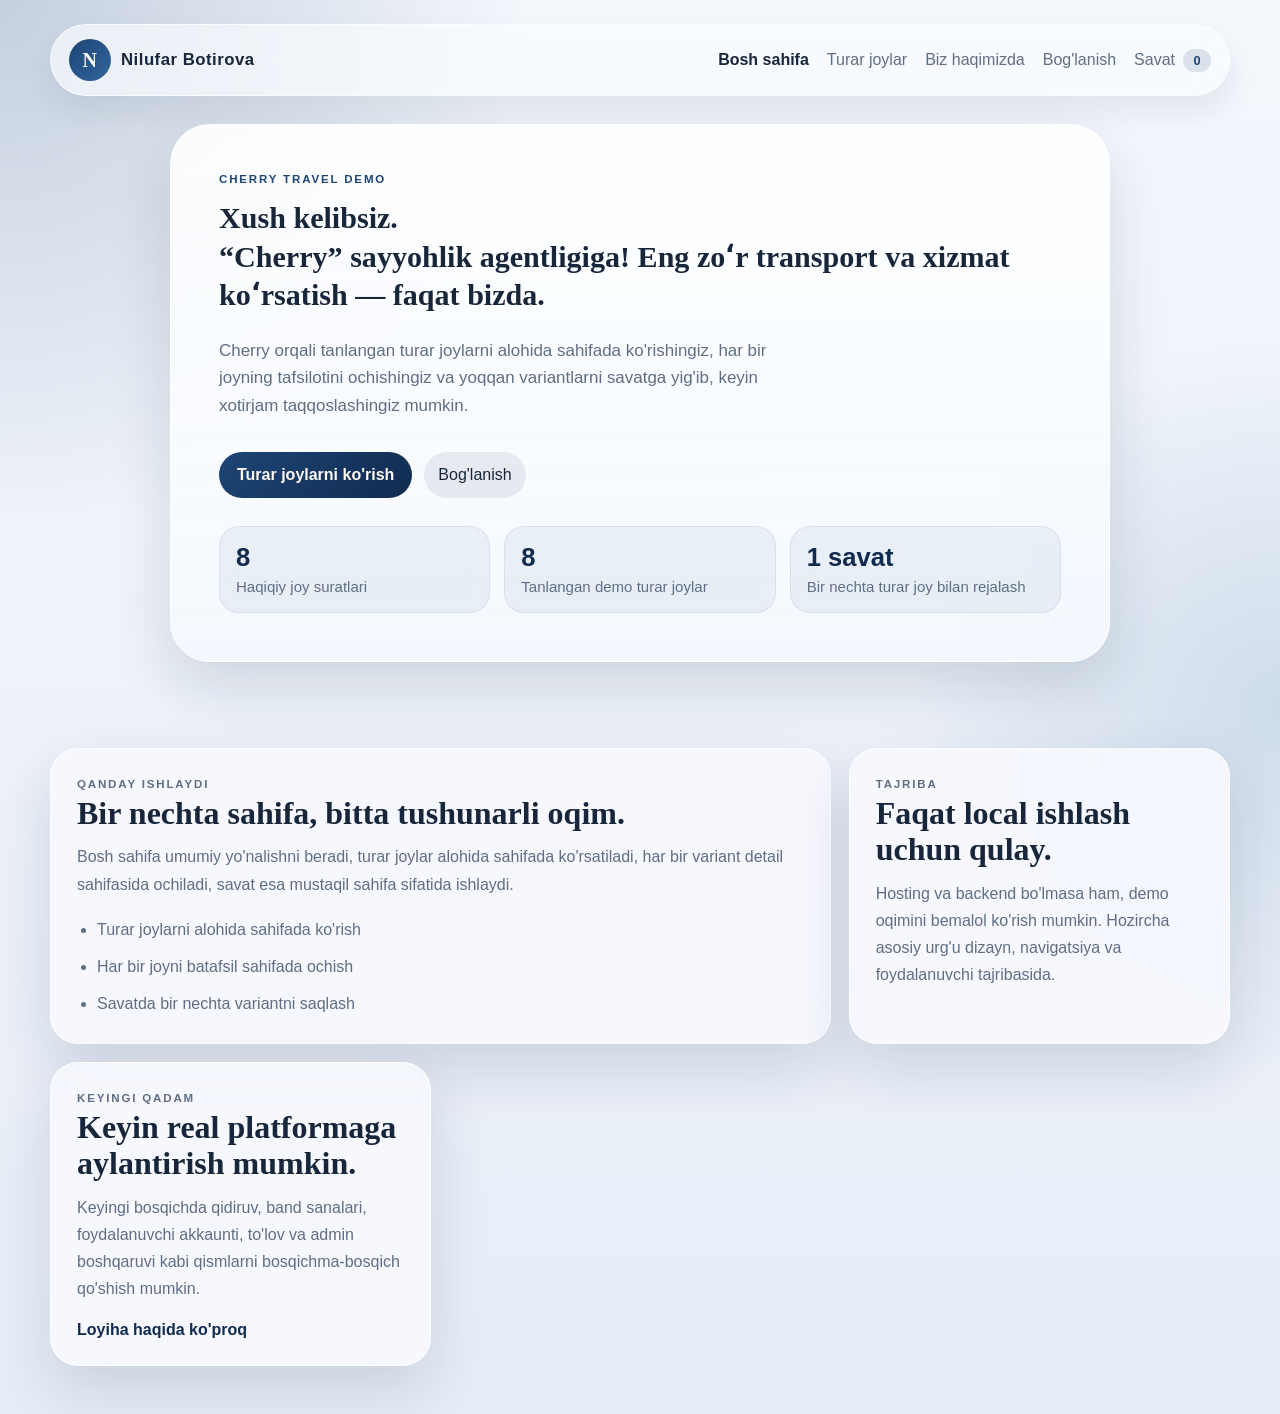
==== index.html @ 9a25e135 "Initial Cherry travel site" ====
<!DOCTYPE html>
<html lang="uz">
<head>
  <meta charset="UTF-8">
  <meta name="viewport" content="width=device-width, initial-scale=1.0">
  <title>Cherry | Mahalliy Sayohat Bron Demo</title>
  <meta
    name="description"
    content="Cherry tanlangan yo'nalishlar, haqiqiy joy suratlari va oddiy savat bilan ishlaydigan mahalliy sayohat va bron demo saytidir."
  >
  <link rel="stylesheet" href="styles.css">
</head>
<body>
  <div class="page-shell">
    <header class="site-header">
      <a class="brand" href="index.html" aria-label="Cherry bosh sahifa">
        <span class="brand-mark">N</span>
        <span class="brand-text">Nilufar Botirova</span>
      </a>

      <nav class="site-nav" aria-label="Asosiy navigatsiya">
        <a href="index.html" aria-current="page">Bosh sahifa</a>
        <a href="places.html">Turar joylar</a>
        <a href="about.html">Biz haqimizda</a>
        <a href="contact.html">Bog'lanish</a>
        <a href="cart.html">Savat <span id="nav-cart-count" class="nav-count">0</span></a>
      </nav>
    </header>

    <main id="top" class="home-main">
      <section class="hero home-hero">
        <div class="hero-copy home-hero-copy">
          <p class="eyebrow">Cherry Travel Demo</p>
          <h1 class="hero-title-compact">Xush kelibsiz.<br>“Cherry” sayyohlik agentligiga! Eng zoʻr transport va xizmat koʻrsatish — faqat bizda.</h1>
          <p class="hero-text">
            Cherry orqali tanlangan turar joylarni alohida sahifada ko'rishingiz, har bir joyning
            tafsilotini ochishingiz va yoqqan variantlarni savatga yig'ib, keyin xotirjam
            taqqoslashingiz mumkin.
          </p>

          <div class="hero-actions">
            <a class="primary-button" href="places.html">Turar joylarni ko'rish</a>
            <a class="ghost-button" href="contact.html">Bog'lanish</a>
          </div>

          <div class="hero-stats" aria-label="Asosiy ko'rsatkichlar">
            <article>
              <strong>8</strong>
              <span>Haqiqiy joy suratlari</span>
            </article>
            <article>
              <strong>8</strong>
              <span>Tanlangan demo turar joylar</span>
            </article>
            <article>
              <strong>1 savat</strong>
              <span>Bir nechta turar joy bilan rejalash</span>
            </article>
          </div>
        </div>
      </section>

      <section class="home-panels" aria-label="Cherry imkoniyatlari">
        <article class="home-panel home-panel-wide">
          <p class="eyebrow">Qanday Ishlaydi</p>
          <h2 class="home-panel-title-exact">Bir nechta sahifa, bitta tushunarli oqim.</h2>
          <p>
            Bosh sahifa umumiy yo'nalishni beradi, turar joylar alohida sahifada ko'rsatiladi,
            har bir variant detail sahifasida ochiladi, savat esa mustaqil sahifa sifatida ishlaydi.
          </p>
          <ul class="home-panel-list">
            <li>Turar joylarni alohida sahifada ko'rish</li>
            <li>Har bir joyni batafsil sahifada ochish</li>
            <li>Savatda bir nechta variantni saqlash</li>
          </ul>
        </article>

        <article class="home-panel">
          <p class="eyebrow">Tajriba</p>
          <h2 class="home-panel-title-exact">Faqat local ishlash uchun qulay.</h2>
          <p>
            Hosting va backend bo'lmasa ham, demo oqimini bemalol ko'rish mumkin.
            Hozircha asosiy urg'u dizayn, navigatsiya va foydalanuvchi tajribasida.
          </p>
        </article>

        <article class="home-panel">
          <p class="eyebrow">Keyingi Qadam</p>
          <h2 class="home-panel-title-exact">Keyin real platformaga aylantirish mumkin.</h2>
          <p>
            Keyingi bosqichda qidiruv, band sanalari, foydalanuvchi akkaunti, to'lov va admin
            boshqaruvi kabi qismlarni bosqichma-bosqich qo'shish mumkin.
          </p>
          <a class="text-link" href="about.html">Loyiha haqida ko'proq</a>
        </article>
      </section>
    </main>
  </div>
  <script>
    const cartIds = JSON.parse(localStorage.getItem("cherry-cart-ids") || "[]");
    const navCartCount = document.getElementById("nav-cart-count");
    if (navCartCount) {
      navCartCount.textContent = String(cartIds.length);
    }
  </script>
</body>
</html>
---- styles.css ----
:root {
  --bg: #eef2f8;
  --surface: rgba(248, 250, 255, 0.76);
  --surface-strong: #fbfcff;
  --surface-dark: #10233f;
  --text: #18263b;
  --muted: #5f6e84;
  --line: rgba(24, 38, 59, 0.12);
  --accent: #1d4576;
  --accent-dark: #112b4f;
  --teal: #3f78a8;
  --gold: #c0a06d;
  --shadow: 0 24px 60px rgba(16, 35, 63, 0.14);
}

* {
  box-sizing: border-box;
}

html {
  scroll-behavior: smooth;
}

body {
  margin: 0;
  font-family: "Trebuchet MS", "Gill Sans", sans-serif;
  color: var(--text);
  background:
    radial-gradient(circle at top left, rgba(29, 69, 118, 0.22), transparent 28%),
    radial-gradient(circle at right center, rgba(63, 120, 168, 0.18), transparent 25%),
    linear-gradient(180deg, #f4f7fc 0%, #e7edf7 100%);
}

img {
  max-width: 100%;
  display: block;
}

a {
  color: inherit;
  text-decoration: none;
}

button,
input,
select {
  font: inherit;
}

.page-shell {
  width: min(1180px, calc(100% - 32px));
  margin: 0 auto;
  padding: 24px 0 48px;
}

.site-header {
  display: flex;
  align-items: center;
  justify-content: space-between;
  gap: 16px;
  padding: 14px 18px;
  margin-bottom: 28px;
  background: rgba(250, 252, 255, 0.68);
  border: 1px solid rgba(255, 255, 255, 0.65);
  border-radius: 999px;
  backdrop-filter: blur(16px);
  box-shadow: 0 16px 30px rgba(16, 35, 63, 0.08);
}

.brand {
  display: inline-flex;
  align-items: center;
  gap: 10px;
  font-weight: 700;
  letter-spacing: 0.03em;
}

.brand-mark {
  display: grid;
  place-items: center;
  width: 42px;
  height: 42px;
  border-radius: 50%;
  background: linear-gradient(135deg, var(--accent), #34659b);
  color: #fff;
  font-family: Georgia, "Times New Roman", serif;
  font-size: 1.25rem;
}

.brand-text {
  font-size: 1.05rem;
}

.site-nav {
  display: flex;
  gap: 18px;
  color: var(--muted);
}

.site-nav a {
  display: inline-flex;
  align-items: center;
  gap: 8px;
}

.site-nav a[aria-current="page"] {
  color: var(--text);
  font-weight: 700;
}

.site-nav a:hover,
.site-nav a:focus-visible {
  color: var(--text);
}

.nav-count,
.cart-count-pill {
  display: inline-flex;
  align-items: center;
  justify-content: center;
  min-width: 28px;
  padding: 4px 10px;
  border-radius: 999px;
  background: rgba(29, 69, 118, 0.14);
  color: var(--accent);
  font-size: 0.8rem;
  font-weight: 700;
}

.hero {
  display: grid;
  grid-template-columns: 1fr;
  gap: 24px;
  align-items: stretch;
  margin-bottom: 58px;
}

.home-hero {
  grid-template-columns: 1fr;
  align-items: stretch;
}

.hero-copy,
.booking-panel,
.destination-card,
.stay-card,
.detail-media,
.detail-summary,
.detail-missing {
  border: 1px solid rgba(255, 255, 255, 0.72);
  box-shadow: var(--shadow);
}

.hero-copy {
  position: relative;
  overflow: hidden;
  padding: 48px;
  border-radius: 40px;
  background:
    linear-gradient(145deg, rgba(16, 35, 63, 0.96), rgba(28, 57, 99, 0.9)),
    linear-gradient(180deg, rgba(255, 255, 255, 0.06), transparent);
  color: #fff6ec;
}

.home-hero-copy {
  width: 100%;
  max-width: 940px;
  margin: 0 auto;
  background: linear-gradient(180deg, rgba(255, 255, 255, 0.9), rgba(244, 248, 254, 0.96));
  color: var(--text);
}

.home-hero-copy::before {
  content: none;
}

.hero-copy::after {
  content: "";
  position: absolute;
  inset: auto -120px -140px auto;
  width: 260px;
  height: 260px;
  border-radius: 50%;
  background: radial-gradient(circle, rgba(63, 120, 168, 0.38), transparent 68%);
}

.home-hero-copy::after {
  content: none;
}

.eyebrow {
  margin: 0 0 14px;
  color: #7cb0e3;
  text-transform: uppercase;
  letter-spacing: 0.16em;
  font-size: 0.72rem;
  font-weight: 700;
}

.hero h1,
.section-heading h2,
.booking-header h2,
.cart-page-intro h1,
.detail-title,
.detail-block h2 {
  margin: 0;
  font-family: Georgia, "Times New Roman", serif;
  line-height: 1.02;
}

.hero h1 {
  max-width: 11ch;
  font-size: clamp(3rem, 7vw, 5.3rem);
}

.home-hero-copy .eyebrow {
  color: var(--accent);
}

.hero-title-compact {
  max-width: 100%;
  font-size: clamp(1.55rem, 2.35vw, 2.2rem) !important;
  line-height: 1.28 !important;
}

.home-hero-copy .hero-title-compact {
  max-width: 100% !important;
  width: 100%;
}

.hero-text {
  max-width: 560px;
  margin: 22px 0 32px;
  color: rgba(255, 246, 236, 0.82);
  font-size: 1.06rem;
  line-height: 1.65;
}

.home-hero-copy .hero-text {
  color: var(--muted);
}

.hero-actions {
  display: flex;
  flex-wrap: wrap;
  gap: 12px;
  margin-bottom: 28px;
}

.hero-stats {
  display: grid;
  grid-template-columns: repeat(3, minmax(0, 1fr));
  gap: 14px;
}

.hero-stats article {
  padding: 16px;
  border-radius: 20px;
  background: rgba(255, 255, 255, 0.08);
  backdrop-filter: blur(8px);
}

.home-hero-copy .hero-stats article {
  background: rgba(29, 69, 118, 0.06);
  border: 1px solid rgba(29, 69, 118, 0.08);
}

.hero-stats strong {
  display: block;
  margin-bottom: 6px;
  font-size: 1.6rem;
}

.home-hero-copy .hero-stats strong {
  color: var(--accent-dark);
}

.hero-stats span {
  color: rgba(255, 246, 236, 0.76);
  font-size: 0.94rem;
}

.home-hero-copy .hero-stats span {
  color: var(--muted);
}

.booking-panel,
.detail-summary,
.detail-missing {
  padding: 28px;
  border-radius: 32px;
  background: var(--surface);
  backdrop-filter: blur(18px);
}

.card-topline {
  width: 80px;
  height: 6px;
  margin-bottom: 22px;
  border-radius: 999px;
  background: linear-gradient(90deg, var(--accent), #5c88b7);
}

.back-link {
  display: inline-flex;
  width: fit-content;
}

.stay-card-clickable,
.cart-item-clickable {
  cursor: pointer;
}

.home-main,
.places-page-main,
.cart-page-main,
.detail-page-main,
.about-page-main,
.contact-page-main {
  display: grid;
  gap: 28px;
}

.home-panels {
  display: grid;
  grid-template-columns: repeat(3, minmax(0, 1fr));
  gap: 18px;
}

.home-panel {
  padding: 26px;
  border: 1px solid rgba(255, 255, 255, 0.72);
  border-radius: 28px;
  background: rgba(248, 250, 255, 0.86);
  box-shadow: var(--shadow);
}

.home-panel-wide {
  grid-column: span 2;
}

.home-panel h2,
.places-hero h1 {
  margin: 0 0 12px;
  font-family: Georgia, "Times New Roman", serif;
  font-size: clamp(2rem, 4vw, 3.25rem);
  line-height: 1.06;
}

.home-panel-title-exact {
  font-size: 2rem !important;
  line-height: 1.14 !important;
}

.page-title-exact {
  display: block;
  width: 100%;
  max-width: 100% !important;
  font-size: 2.5rem !important;
  line-height: 1.16 !important;
}

.home-panel p {
  margin: 0;
  color: var(--muted);
  line-height: 1.7;
}

.home-panel-list {
  display: grid;
  gap: 10px;
  margin: 18px 0 0;
  padding-left: 20px;
  color: var(--muted);
  line-height: 1.7;
}

.text-link {
  display: inline-flex;
  margin-top: 18px;
  color: var(--accent-dark);
  font-weight: 700;
}

.places-hero {
  padding: 10px 4px 0;
}

.places-hero h1 {
  max-width: 14ch;
}

.places-lead {
  max-width: 760px;
  margin: 0;
  color: var(--muted);
  line-height: 1.75;
  font-size: 1.05rem;
}

.about-hero {
  padding: 10px 4px 0;
}

.contact-hero {
  padding: 10px 4px 0;
}

.about-hero h1 {
  max-width: 16ch;
  margin: 0 0 14px;
  font-family: Georgia, "Times New Roman", serif;
  font-size: clamp(2.5rem, 5vw, 4.2rem);
  line-height: 1.04;
}

.contact-hero h1 {
  max-width: 14ch;
  margin: 0 0 14px;
  font-family: Georgia, "Times New Roman", serif;
  font-size: clamp(2.5rem, 5vw, 4.2rem);
  line-height: 1.04;
}

.about-lead {
  max-width: 760px;
  margin: 0;
  color: var(--muted);
  line-height: 1.75;
  font-size: 1.05rem;
}

.contact-lead {
  max-width: 760px;
  margin: 0;
  color: var(--muted);
  line-height: 1.75;
  font-size: 1.05rem;
}

.about-grid {
  display: grid;
  grid-template-columns: repeat(3, minmax(0, 1fr));
  gap: 18px;
}

.contact-grid {
  display: grid;
  grid-template-columns: repeat(2, minmax(0, 1fr));
  gap: 18px;
}

.about-card {
  padding: 26px;
  border: 1px solid rgba(255, 255, 255, 0.72);
  border-radius: 28px;
  background: rgba(248, 250, 255, 0.78);
  box-shadow: var(--shadow);
}

.contact-card,
.map-card {
  padding: 26px;
  border: 1px solid rgba(255, 255, 255, 0.72);
  border-radius: 28px;
  background: rgba(248, 250, 255, 0.78);
  box-shadow: var(--shadow);
}

.contact-card-link {
  display: block;
  transition: transform 160ms ease, box-shadow 160ms ease, border-color 160ms ease;
}

.contact-card-link:hover,
.contact-card-link:focus-visible {
  transform: translateY(-2px);
  border-color: rgba(29, 69, 118, 0.2);
  box-shadow: 0 24px 60px rgba(16, 35, 63, 0.18);
}

.contact-icon {
  display: inline-grid;
  place-items: center;
  width: 52px;
  height: 52px;
  margin-bottom: 16px;
  border-radius: 16px;
  background: rgba(29, 69, 118, 0.1);
  color: var(--accent);
}

.contact-icon svg {
  width: 24px;
  height: 24px;
}

.about-card h2 {
  margin: 0 0 12px;
  font-family: Georgia, "Times New Roman", serif;
  font-size: 1.8rem;
  line-height: 1.1;
}

.contact-card h2,
.map-card h2 {
  margin: 0 0 12px;
  font-family: Georgia, "Times New Roman", serif;
  font-size: 1.8rem;
  line-height: 1.1;
}

.contact-phone {
  font-family: "Helvetica Neue", "Avenir Next", "Segoe UI", sans-serif;
  font-weight: 700;
  letter-spacing: 0.04em;
}

.about-card p {
  margin: 0;
  color: var(--muted);
  line-height: 1.7;
}

.contact-card p,
.map-card p {
  margin: 0;
  color: var(--muted);
  line-height: 1.7;
}

.contact-card a,
.map-card a:not(.primary-button) {
  color: var(--accent-dark);
}

.contact-card-link h2,
.contact-card-link p {
  color: inherit;
}

.map-coordinates {
  display: grid;
  gap: 16px;
}

.map-embed-wrap {
  margin-top: 22px;
  overflow: hidden;
  border: 1px solid rgba(255, 255, 255, 0.72);
  border-radius: 24px;
  background: rgba(255, 255, 255, 0.7);
  box-shadow: var(--shadow);
}

.map-embed {
  display: block;
  width: 100%;
  height: 380px;
  border: 0;
}

.about-list {
  margin: 0;
  padding-left: 20px;
  color: var(--muted);
  line-height: 1.8;
}

.cart-page-intro {
  padding: 10px 4px 0;
}

.cart-page-intro h1 {
  margin-bottom: 12px;
  font-size: clamp(2.4rem, 5vw, 4rem);
}

.cart-page-text,
.detail-location,
.detail-description,
.detail-note {
  margin: 0;
  color: var(--muted);
  line-height: 1.7;
  font-size: 1.02rem;
}

.detail-layout {
  display: grid;
  grid-template-columns: 1.05fr 0.95fr;
  gap: 24px;
  align-items: start;
}

.detail-media {
  overflow: hidden;
  border-radius: 32px;
}

.detail-image {
  width: 100%;
  min-height: 420px;
  height: 100%;
  object-fit: cover;
}

.detail-title {
  margin-bottom: 10px;
  font-size: clamp(2.2rem, 5vw, 3.6rem);
  line-height: 1.03;
}

.detail-pills {
  display: flex;
  flex-wrap: wrap;
  gap: 10px;
  margin: 22px 0;
}

.detail-pill {
  display: inline-flex;
  padding: 9px 12px;
  border-radius: 999px;
  background: rgba(29, 69, 118, 0.1);
  color: var(--accent);
  font-size: 0.9rem;
  font-weight: 700;
}

.detail-pill-strong {
  background: rgba(17, 43, 79, 0.12);
}

.detail-block {
  margin-top: 24px;
}

.detail-block h2 {
  margin-bottom: 12px;
  font-size: 1.5rem;
}

.detail-amenities {
  display: flex;
  flex-wrap: wrap;
  gap: 10px;
  padding: 0;
  margin: 0;
  list-style: none;
}

.detail-amenities li {
  padding: 10px 12px;
  border-radius: 999px;
  background: rgba(29, 69, 118, 0.1);
  color: var(--teal);
  font-size: 0.9rem;
}

.detail-actions {
  display: flex;
  gap: 12px;
  margin-top: 28px;
}

input,
select {
  width: 100%;
  padding: 14px 16px;
  border: 1px solid var(--line);
  border-radius: 14px;
  background: rgba(255, 255, 255, 0.78);
  color: var(--text);
}

input:focus,
select:focus,
button:focus {
  outline: 2px solid rgba(29, 69, 118, 0.22);
  outline-offset: 2px;
}

.primary-button,
.ghost-button,
.cart-remove {
  display: inline-flex;
  align-items: center;
  justify-content: center;
  border: 0;
  border-radius: 999px;
  cursor: pointer;
  transition: transform 160ms ease, background 160ms ease, color 160ms ease;
}

.primary-button {
  padding: 14px 18px;
  background: linear-gradient(135deg, var(--accent), var(--accent-dark));
  color: #fff8f1;
  font-weight: 700;
}

.primary-button:hover,
.primary-button:focus-visible,
.cart-remove:hover,
.cart-remove:focus-visible {
  transform: translateY(-1px);
}

.primary-button.is-added {
  background: linear-gradient(135deg, #3a6d9f, #234b79);
}

.ghost-button,
.cart-remove {
  padding: 10px 14px;
  background: rgba(16, 35, 63, 0.08);
  color: var(--text);
}

.booking-message,
.results-count {
  margin: 0;
  min-height: 1.2em;
  color: var(--muted);
}

.discover-section,
.stays-section {
  margin-bottom: 54px;
}

.section-heading {
  display: flex;
  align-items: end;
  justify-content: space-between;
  gap: 16px;
  margin-bottom: 20px;
}

.section-heading h2 {
  font-size: clamp(2rem, 4vw, 3.25rem);
}

.destination-grid {
  display: grid;
  grid-template-columns: repeat(4, minmax(0, 1fr));
  gap: 18px;
}

.destination-card {
  position: relative;
  overflow: hidden;
  min-height: 250px;
  border-radius: 28px;
}

.destination-card::after {
  content: "";
  position: absolute;
  inset: 0;
  background: linear-gradient(180deg, rgba(10, 23, 40, 0.08), rgba(10, 24, 43, 0.72));
}

.destination-image {
  position: absolute;
  inset: 0;
  width: 100%;
  height: 100%;
  object-fit: cover;
}

.destination-content {
  position: relative;
  z-index: 1;
  display: flex;
  flex-direction: column;
  justify-content: end;
  height: 100%;
  padding: 26px;
  color: #fff8f1;
}

.destination-card h3,
.stay-name,
.cart-item-copy h3 {
  margin: 0 0 10px;
  font-family: Georgia, "Times New Roman", serif;
}

.destination-card p,
.stay-description {
  margin: 0;
  line-height: 1.6;
}

.destination-tag {
  display: inline-block;
  width: fit-content;
  margin-bottom: 18px;
  padding: 7px 11px;
  border-radius: 999px;
  background: rgba(255, 255, 255, 0.18);
  font-size: 0.78rem;
  letter-spacing: 0.08em;
  text-transform: uppercase;
}

.stays-heading {
  align-items: center;
}

.results-grid {
  display: grid;
  grid-template-columns: repeat(3, minmax(0, 1fr));
  gap: 18px;
}

.stay-card {
  overflow: hidden;
  border-radius: 28px;
  background: rgba(249, 251, 255, 0.9);
  transition: transform 180ms ease, box-shadow 180ms ease;
}

.stay-card-clickable:hover,
.stay-card-clickable:focus-visible,
.cart-item-clickable:hover,
.cart-item-clickable:focus-visible {
  transform: translateY(-3px);
}

.stay-visual {
  position: relative;
  min-height: 220px;
  overflow: hidden;
}

.stay-visual::after {
  content: "";
  position: absolute;
  inset: 0;
  background: linear-gradient(180deg, rgba(0, 0, 0, 0.08), rgba(0, 0, 0, 0.36));
}

.stay-image {
  width: 100%;
  height: 220px;
  object-fit: cover;
}

.stay-type {
  position: absolute;
  left: 18px;
  bottom: 16px;
  z-index: 1;
  display: inline-flex;
  padding: 7px 11px;
  border-radius: 999px;
  background: rgba(255, 255, 255, 0.16);
  color: #fff;
  font-size: 0.78rem;
  text-transform: uppercase;
  letter-spacing: 0.08em;
}

.stay-body {
  display: grid;
  gap: 14px;
  padding: 20px;
}

.stay-meta,
.stay-footer,
.booking-header,
.cart-actions,
.cart-item {
  display: flex;
  align-items: center;
  justify-content: space-between;
  gap: 14px;
}

.stay-location,
.stay-rating,
.stay-capacity,
.booking-details span,
.cart-item-meta,
.booking-empty {
  color: var(--muted);
  font-size: 0.92rem;
}

.stay-location,
.stay-price {
  margin: 0;
}

.stay-description {
  color: var(--muted);
}

.stay-amenities {
  display: flex;
  flex-wrap: wrap;
  gap: 8px;
  padding: 0;
  margin: 0;
  list-style: none;
}

.stay-amenities li {
  padding: 8px 10px;
  border-radius: 999px;
  background: rgba(29, 69, 118, 0.1);
  color: var(--teal);
  font-size: 0.82rem;
}

.stay-price {
  font-weight: 700;
  font-size: 1.1rem;
}

.booking-panel {
  position: sticky;
  bottom: 20px;
}

.booking-panel.booking-panel-page {
  position: static;
}

.booking-empty {
  padding: 20px;
  border: 1px dashed rgba(31, 42, 44, 0.18);
  border-radius: 20px;
  background: rgba(255, 255, 255, 0.58);
}

.booking-content {
  display: grid;
  gap: 18px;
}

.booking-content.hidden,
.hidden {
  display: none;
}

.cart-items {
  display: grid;
  gap: 12px;
  max-height: 360px;
  overflow-y: auto;
}

.cart-item {
  align-items: flex-start;
  padding: 12px;
  border-radius: 20px;
  background: rgba(255, 255, 255, 0.68);
}

.cart-item-main {
  display: flex;
  gap: 12px;
}

.cart-item-image {
  width: 84px;
  height: 84px;
  border-radius: 16px;
  object-fit: cover;
  flex-shrink: 0;
}

.cart-item-copy {
  display: grid;
  gap: 5px;
}

.cart-item-copy h3,
.cart-item-copy p {
  margin: 0;
}

.cart-item-copy h3 {
  font-size: 1.05rem;
}

.cart-item-price {
  font-weight: 700;
  color: var(--text);
}

.booking-details {
  display: grid;
  grid-template-columns: repeat(2, minmax(0, 1fr));
  gap: 14px;
}

.booking-details div {
  padding: 14px;
  border-radius: 18px;
  background: rgba(255, 255, 255, 0.68);
}

.booking-details strong {
  display: block;
  margin-top: 4px;
  font-size: 1.02rem;
}

@media (max-width: 980px) {

  .hero,
  .detail-layout,
  .home-panels,
  .about-grid,
  .contact-grid,
  .destination-grid,
  .results-grid {
    grid-template-columns: 1fr 1fr;
  }

  .home-panel-wide {
    grid-column: span 1;
  }

  .hero h1 {
    max-width: 13ch;
  }

  .hero-title-compact {
    max-width: 100%;
    font-size: 1.8rem !important;
  }
}

@media (max-width: 700px) {
  .page-shell {
    width: min(100% - 20px, 100%);
  }

  .site-header,
  .site-nav,
  .section-heading,
  .stay-meta,
  .stay-footer,
  .booking-header,
  .cart-actions,
  .cart-item {
    flex-direction: column;
    align-items: flex-start;
  }

  .hero-copy,
  .home-panel,
  .booking-panel,
  .detail-summary,
  .detail-missing {
    padding: 22px;
  }

  .hero-stats,
  .detail-layout,
  .home-panels,
  .about-grid,
  .contact-grid,
  .destination-grid,
  .results-grid,
  .booking-details {
    grid-template-columns: 1fr;
  }

  .site-header {
    border-radius: 24px;
  }

  .hero h1,
  .section-heading h2,
  .home-panel h2,
  .places-hero h1 {
    max-width: none;
    font-size: clamp(2.2rem, 13vw, 3.5rem);
  }

  .home-panel-title-exact {
    font-size: 1.45rem !important;
    line-height: 1.22 !important;
  }

  .page-title-exact {
    font-size: 1.55rem !important;
    line-height: 1.24 !important;
  }

  .hero-title-compact {
    max-width: 100%;
    font-size: 1.38rem !important;
    line-height: 1.34 !important;
  }

  .cart-item-main {
    width: 100%;
  }

  .detail-image {
    min-height: 280px;
  }

  .detail-actions {
    flex-direction: column;
    align-items: flex-start;
  }

  .hero-actions {
    width: 100%;
  }

  .hero-actions .primary-button,
  .hero-actions .ghost-button {
    width: 100%;
  }
}
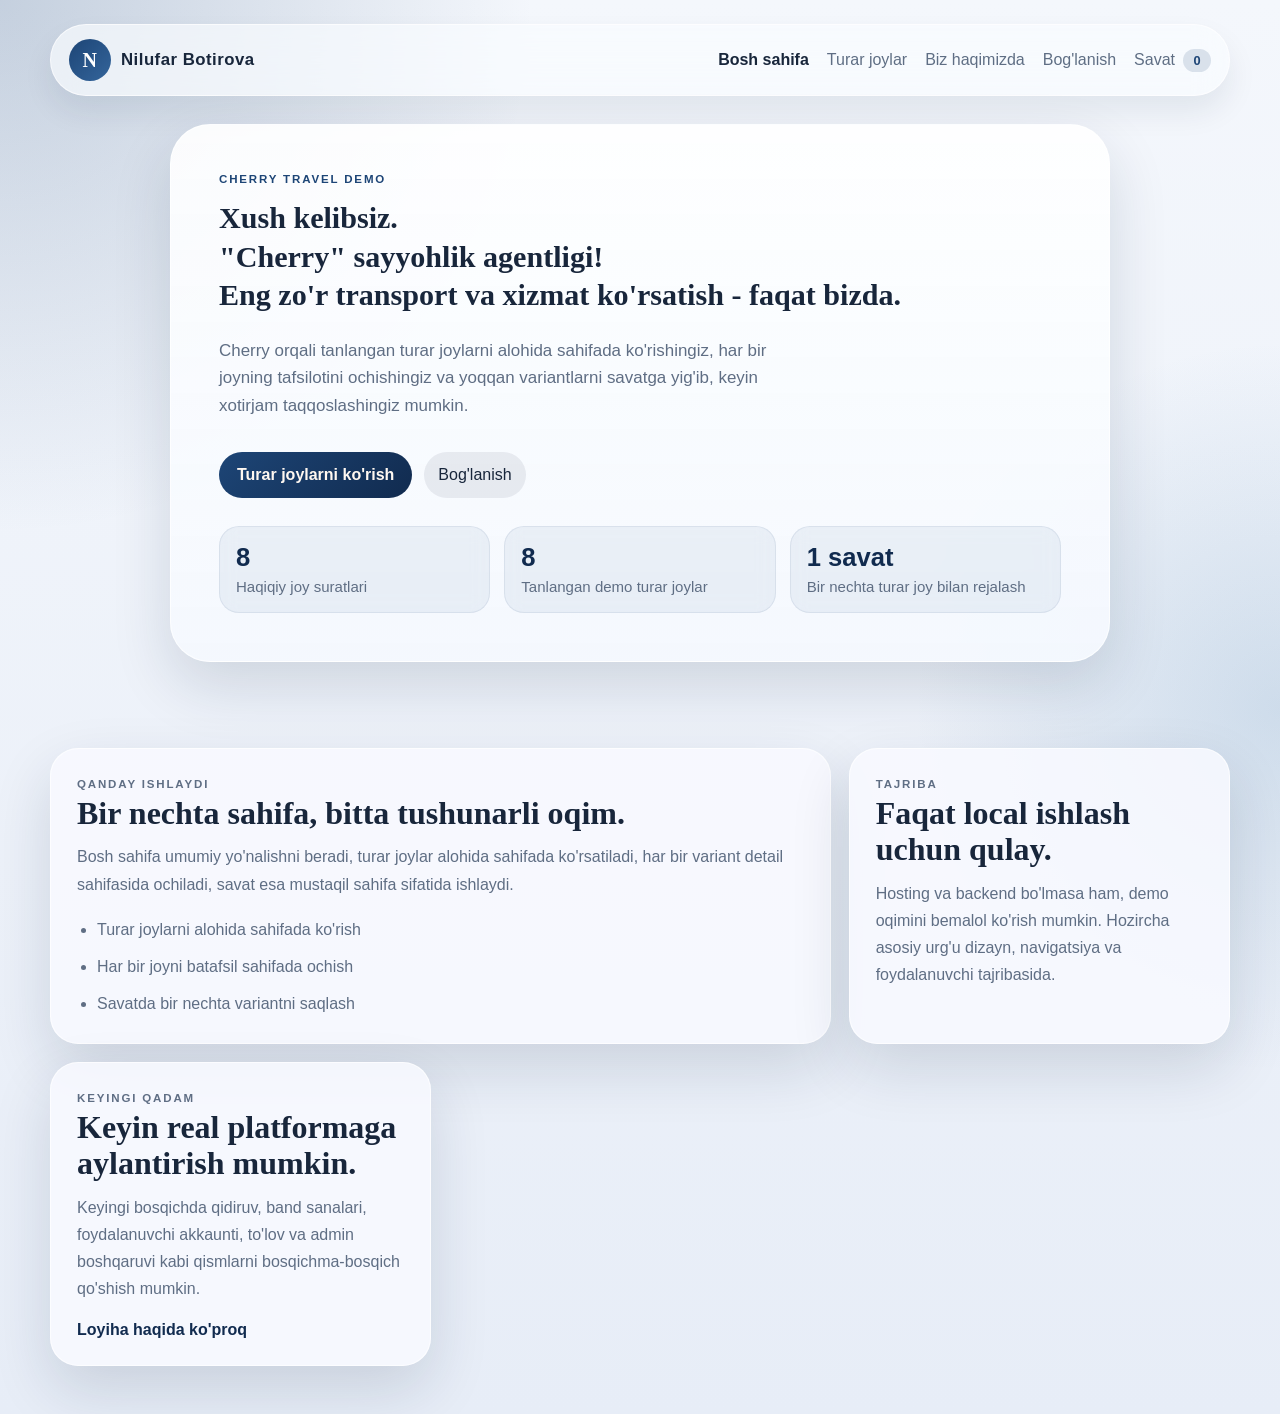
==== commit 143b7964: "Improve mobile responsiveness" ====
--- a/index.html
+++ b/index.html
@@ -31,7 +31,7 @@
       <section class="hero home-hero">
         <div class="hero-copy home-hero-copy">
           <p class="eyebrow">Cherry Travel Demo</p>
-          <h1 class="hero-title-compact">Xush kelibsiz.<br>“Cherry” sayyohlik agentligiga! Eng zoʻr transport va xizmat koʻrsatish — faqat bizda.</h1>
+          <h1 class="hero-title-compact">Xush kelibsiz.<br>"Cherry" sayyohlik agentligi!<br>Eng zo'r transport va xizmat ko'rsatish - faqat bizda.</h1>
           <p class="hero-text">
             Cherry orqali tanlangan turar joylarni alohida sahifada ko'rishingiz, har bir joyning
             tafsilotini ochishingiz va yoqqan variantlarni savatga yig'ib, keyin xotirjam
--- a/styles.css
+++ b/styles.css
@@ -93,6 +93,7 @@
 
 .site-nav {
   display: flex;
+  flex-wrap: wrap;
   gap: 18px;
   color: var(--muted);
 }
@@ -154,7 +155,7 @@
 .hero-copy {
   position: relative;
   overflow: hidden;
-  padding: 48px;
+  padding: clamp(28px, 4vw, 48px);
   border-radius: 40px;
   background:
     linear-gradient(145deg, rgba(16, 35, 63, 0.96), rgba(28, 57, 99, 0.9)),
@@ -1013,7 +1014,6 @@
 }
 
 @media (max-width: 980px) {
-
   .hero,
   .detail-layout,
   .home-panels,
@@ -1024,6 +1024,36 @@
     grid-template-columns: 1fr 1fr;
   }
 
+  .page-shell {
+    width: min(100% - 28px, 100%);
+  }
+
+  .site-header {
+    border-radius: 30px;
+    align-items: flex-start;
+  }
+
+  .site-nav {
+    justify-content: flex-start;
+  }
+
+  .brand {
+    width: 100%;
+  }
+
+  .hero-stats {
+    grid-template-columns: repeat(3, minmax(0, 1fr));
+  }
+
+  .booking-panel,
+  .detail-summary,
+  .detail-missing,
+  .contact-card,
+  .map-card,
+  .about-card {
+    border-radius: 26px;
+  }
+
   .home-panel-wide {
     grid-column: span 1;
   }
@@ -1036,6 +1066,22 @@
     max-width: 100%;
     font-size: 1.8rem !important;
   }
+
+  .page-title-exact {
+    font-size: 2rem !important;
+    line-height: 1.18 !important;
+  }
+
+  .places-lead,
+  .about-lead,
+  .contact-lead,
+  .hero-text {
+    max-width: 100%;
+  }
+
+  .cart-item-main {
+    align-items: flex-start;
+  }
 }
 
 @media (max-width: 700px) {
@@ -1044,22 +1090,39 @@
   }
 
   .site-header,
-  .site-nav,
   .section-heading,
   .stay-meta,
   .stay-footer,
   .booking-header,
-  .cart-actions,
-  .cart-item {
+  .cart-actions {
     flex-direction: column;
     align-items: flex-start;
+  }
+
+  .site-nav {
+    display: grid;
+    grid-template-columns: 1fr 1fr;
+    width: 100%;
+    gap: 10px;
+  }
+
+  .site-nav a {
+    width: 100%;
+    min-height: 44px;
+    padding: 10px 12px;
+    justify-content: center;
+    border-radius: 16px;
+    background: rgba(255, 255, 255, 0.52);
   }
 
   .hero-copy,
   .home-panel,
   .booking-panel,
   .detail-summary,
-  .detail-missing {
+  .detail-missing,
+  .contact-card,
+  .map-card,
+  .about-card {
     padding: 22px;
   }
 
@@ -1075,6 +1138,7 @@
   }
 
   .site-header {
+    padding: 16px;
     border-radius: 24px;
   }
 
@@ -1115,6 +1179,11 @@
     align-items: flex-start;
   }
 
+  .detail-actions .primary-button,
+  .detail-actions .ghost-button {
+    width: 100%;
+  }
+
   .hero-actions {
     width: 100%;
   }
@@ -1123,4 +1192,114 @@
   .hero-actions .ghost-button {
     width: 100%;
   }
-}
+
+  .hero-stats {
+    gap: 12px;
+  }
+
+  .hero-stats article {
+    padding: 14px;
+  }
+
+  .section-heading {
+    align-items: flex-start;
+  }
+
+  .results-count {
+    width: 100%;
+  }
+
+  .cart-item {
+    display: grid;
+    gap: 14px;
+  }
+
+  .cart-item-main {
+    width: 100%;
+  }
+
+  .cart-remove {
+    width: 100%;
+  }
+
+  .booking-details {
+    gap: 12px;
+  }
+
+  .booking-details div {
+    padding: 12px;
+  }
+
+  .map-embed {
+    height: 300px;
+  }
+}
+
+@media (max-width: 520px) {
+  .brand-text {
+    font-size: 0.96rem;
+  }
+
+  .site-nav {
+    grid-template-columns: 1fr;
+  }
+
+  .hero-copy,
+  .home-panel,
+  .booking-panel,
+  .detail-summary,
+  .detail-missing,
+  .contact-card,
+  .map-card,
+  .about-card {
+    border-radius: 22px;
+  }
+
+  .hero-title-compact {
+    font-size: 1.24rem !important;
+    line-height: 1.34 !important;
+  }
+
+  .page-title-exact {
+    font-size: 1.35rem !important;
+    line-height: 1.24 !important;
+  }
+
+  .home-panel-title-exact {
+    font-size: 1.32rem !important;
+  }
+
+  .hero-text,
+  .places-lead,
+  .about-lead,
+  .contact-lead,
+  .cart-page-text,
+  .detail-location,
+  .detail-description,
+  .detail-note {
+    font-size: 0.97rem;
+  }
+
+  .hero-stats {
+    grid-template-columns: 1fr;
+  }
+
+  .stay-visual,
+  .stay-image {
+    height: 200px;
+    min-height: 200px;
+  }
+
+  .cart-item-main {
+    flex-direction: column;
+  }
+
+  .cart-item-image {
+    width: 100%;
+    height: 180px;
+  }
+
+  .map-embed {
+    height: 260px;
+  }
+}
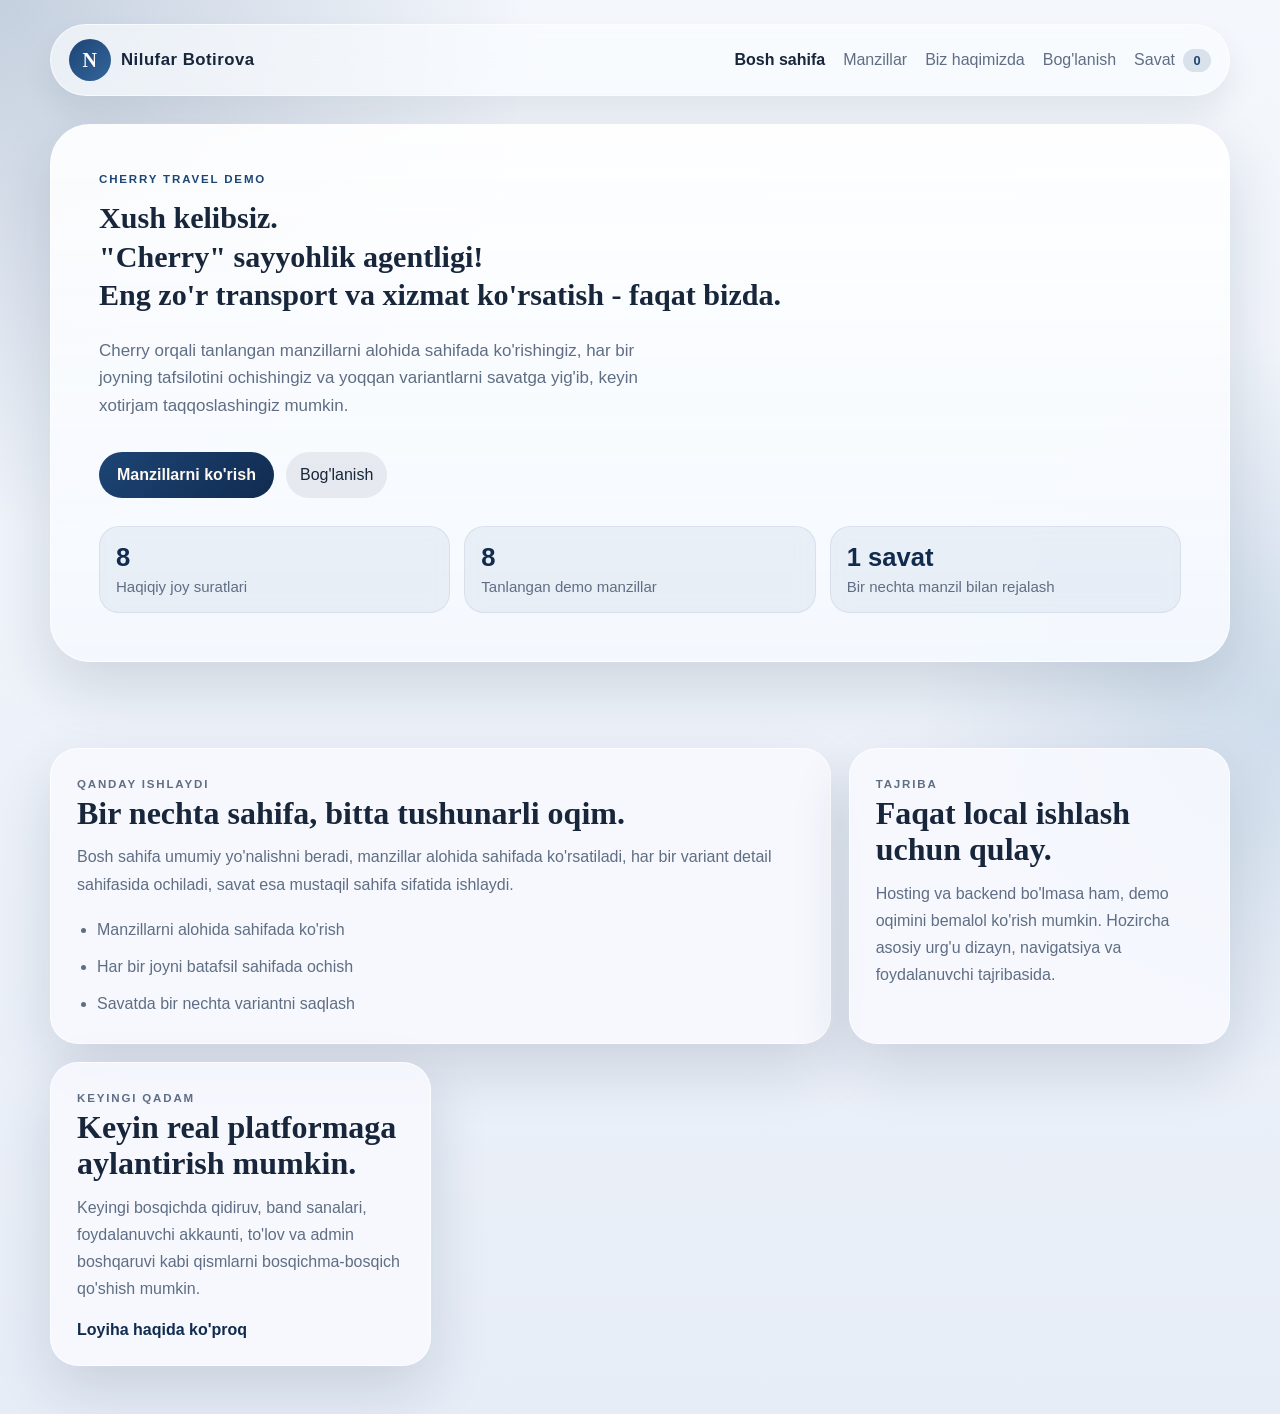
==== commit ea383ec5: "Rename Turar joy to Manzil" ====
--- a/index.html
+++ b/index.html
@@ -20,7 +20,7 @@
 
       <nav class="site-nav" aria-label="Asosiy navigatsiya">
         <a href="index.html" aria-current="page">Bosh sahifa</a>
-        <a href="places.html">Turar joylar</a>
+        <a href="places.html">Manzillar</a>
         <a href="about.html">Biz haqimizda</a>
         <a href="contact.html">Bog'lanish</a>
         <a href="cart.html">Savat <span id="nav-cart-count" class="nav-count">0</span></a>
@@ -33,13 +33,13 @@
           <p class="eyebrow">Cherry Travel Demo</p>
           <h1 class="hero-title-compact">Xush kelibsiz.<br>"Cherry" sayyohlik agentligi!<br>Eng zo'r transport va xizmat ko'rsatish - faqat bizda.</h1>
           <p class="hero-text">
-            Cherry orqali tanlangan turar joylarni alohida sahifada ko'rishingiz, har bir joyning
+            Cherry orqali tanlangan manzillarni alohida sahifada ko'rishingiz, har bir joyning
             tafsilotini ochishingiz va yoqqan variantlarni savatga yig'ib, keyin xotirjam
             taqqoslashingiz mumkin.
           </p>
 
           <div class="hero-actions">
-            <a class="primary-button" href="places.html">Turar joylarni ko'rish</a>
+            <a class="primary-button" href="places.html">Manzillarni ko'rish</a>
             <a class="ghost-button" href="contact.html">Bog'lanish</a>
           </div>
 
@@ -50,11 +50,11 @@
             </article>
             <article>
               <strong>8</strong>
-              <span>Tanlangan demo turar joylar</span>
+              <span>Tanlangan demo manzillar</span>
             </article>
             <article>
               <strong>1 savat</strong>
-              <span>Bir nechta turar joy bilan rejalash</span>
+              <span>Bir nechta manzil bilan rejalash</span>
             </article>
           </div>
         </div>
@@ -65,11 +65,11 @@
           <p class="eyebrow">Qanday Ishlaydi</p>
           <h2 class="home-panel-title-exact">Bir nechta sahifa, bitta tushunarli oqim.</h2>
           <p>
-            Bosh sahifa umumiy yo'nalishni beradi, turar joylar alohida sahifada ko'rsatiladi,
+            Bosh sahifa umumiy yo'nalishni beradi, manzillar alohida sahifada ko'rsatiladi,
             har bir variant detail sahifasida ochiladi, savat esa mustaqil sahifa sifatida ishlaydi.
           </p>
           <ul class="home-panel-list">
-            <li>Turar joylarni alohida sahifada ko'rish</li>
+            <li>Manzillarni alohida sahifada ko'rish</li>
             <li>Har bir joyni batafsil sahifada ochish</li>
             <li>Savatda bir nechta variantni saqlash</li>
           </ul>
--- a/styles.css
+++ b/styles.css
@@ -137,8 +137,10 @@
 }
 
 .home-hero {
+  display: block;
   grid-template-columns: 1fr;
   align-items: stretch;
+  width: 100%;
 }
 
 .hero-copy,
@@ -164,9 +166,13 @@
 }
 
 .home-hero-copy {
+  display: block;
   width: 100%;
-  max-width: 940px;
-  margin: 0 auto;
+  min-width: 100%;
+  max-width: 100% !important;
+  margin: 0;
+  justify-self: stretch;
+  align-self: stretch;
   background: linear-gradient(180deg, rgba(255, 255, 255, 0.9), rgba(244, 248, 254, 0.96));
   color: var(--text);
 }
@@ -1014,6 +1020,7 @@
 }
 
 @media (max-width: 980px) {
+
   .hero,
   .detail-layout,
   .home-panels,
